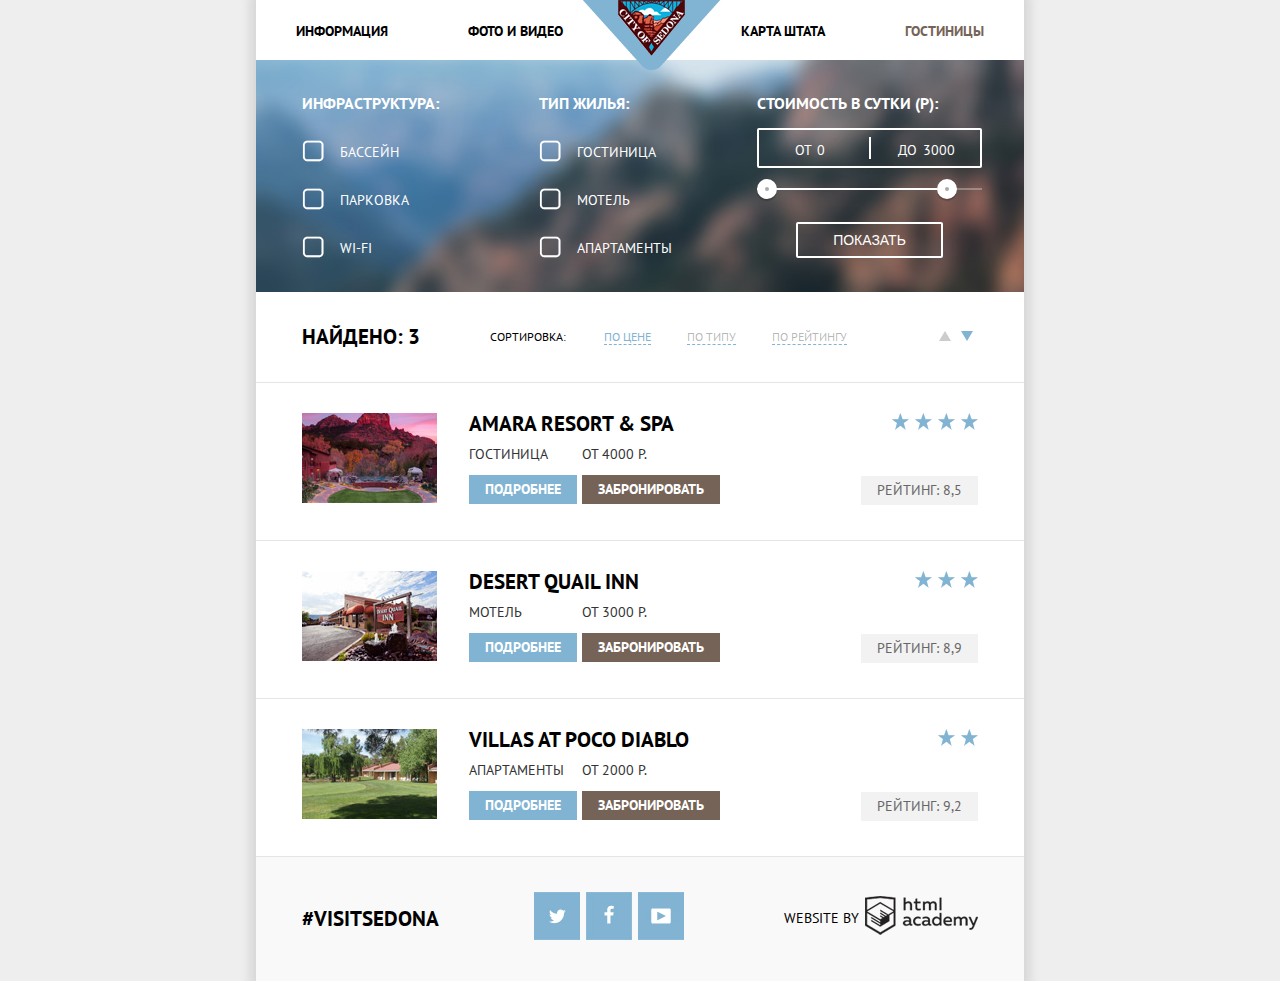
==== catalog.html @ c839818b "внесла правки" ====
<!DOCTYPE html>
<html>
<head>
  <meta charset="utf-8">
  <title> Sedona catalog</title>
  <link href="https://fonts.googleapis.com/css?family=PT+Sans:400,700&amp;subset=cyrillic" rel="stylesheet">
  <link href="css/normalize.css" rel="stylesheet">
  <link href="css/style.css" rel="stylesheet">
</head>

<body>

<div class="container-shadow">

  <header class="main-header">
    <div class="container">
      <nav class="main-navigation">
        <ul>
          <li>
            <a href="#">Информация</a>
          </li>
          <li>
            <a href="#">Фото и Видео</a>
          </li>
          <li class="logo">
             <a href=""><img src="img/logo.png" width="138" height="70" alt="Логотип"></a>
          </li>
          <li>
            <a href="#">Карта Штата</a>
          </li>
          <li>
            <a class="menu-hotels">Гостиницы</a>
          </li>
        </ul> 
      </nav>
    </div>
  </header>

  <main class="container">
    <div class="filter"> 

      <form class="form-search" action="#" method="post">

       <div class="column">
        <h2 class="filter-title">Инфраструктура:</h2>
        <div class="line-height">



          <input class="checkbox" type="checkbox" name="checkbox-item-1" id="item1">
          <label class="checkbox-text" for="item1">Бассейн</label>

        </div>

        <div class="line-height">
          <input class="checkbox" type="checkbox" name="checkbox-item-2" id="item2">
          <label class="checkbox-text" for="item2">Парковка</label>
        </div>

        <div class="line-height">
          <input class="checkbox" type="checkbox" name="checkbox-item-3" id="item3">
          <label class="checkbox-text" for="item3">Wi-fi</label>
        </div>
      </div> 

      <div class="column filter-type">
        <h2 class="filter-title">Тип жилья:</h2>
        <div class="line-height">


          <input class="checkbox" type="checkbox" name="checkbox-item-1" id="item4">
          <label class="checkbox-text" for="item4">Гостиница</label>
        </div>

        <div class="line-height">
          <input class="checkbox" type="checkbox" name="checkbox-item-2" id="item5">
          <label class="checkbox-text" for="item5">Мотель</label>
        </div>

        <div class="line-height">
          <input class="checkbox" type="checkbox" name="checkbox-item-3" id="item6">
          <label class="checkbox-text" for="item6">Апартаменты</label>
        </div>
      </div>

      <div class="column filter-range">

        <h2 class="filter-title">
          Стоимость в сутки (р):
        </h2>
        <div class="price-controls">
          <label class="min-price">
           от
           <input type="text" name="min-price" value="0">
         </label>
         <label class="max-price">
          до
          <input type="text" name="max-price" value="3000">
        </label>
      </div>

      <div class="range-controls">
        <div class="scale">
          <div class="bar">
          </div>
        </div>
        <div class="range-toggle range-toggle-min"></div>
        <div class="range-toggle range-toggle-max"></div>
      </div>

      <button class="btn-transparent" type="submit">Показать</button>

    </div>

  </form>
</div> 

<div class="search-result">
  <h4 class="search-3">Найдено: 3</h4>
  <div class="sort">
    <p class="sort-title">Сортировка:</p>
    <ul class="sort-list">
      <li>
        <a class="filter-active filter-static">По цене</a>        
      </li>
      <li>
        <a class="filter-static" href="#">По типу</a>
      </li>
      <li>
        <a class="filter-static" href="#">По рейтингу</a>
      </li>
    </ul>
  </div>


 

  <ul class="search-arrows">
  <li>
    <a class="arrow-up" href="#"></a> 
  </li>
    
    <li>
      <a class="arrow-down" href="#"></a>
    </li>
  </ul>
</div>

<div class="hotel-list">

  <div class="hotel">

    <div class="hotel-image">
      <img src="img/pic01.jpg" width="135" height="90" alt="Фото отеля 1">
    </div>


<div class="hotel-details">
   <h3 class="hotel-title">Amara Resort & Spa</h3>

  <div class="block0">
      <div class="block1">
        <div class="text">Гостиница</div>
        <a class="more" href="#">Подробнее</a>
      </div>

      <div class="block1">
        <div class="text">от 4000 р.</div>
        <a class="book" href="#">Забронировать</a>
      </div>
  </div>
</div>
    <div class="hotel-rating">
      <div class="stars">
        <div class="star"></div>
        <div class="star"></div>
        <div class="star"></div>
        <div class="star"></div>
      </div>
      
      <p class="rating">Рейтинг: 8,5</p>
    </div>
  </div>




  <div class="hotel">
    <div class="hotel-image">
      <img src="img/pic02.jpg" width="135" height="90" alt="Фото отеля 2">
    </div>
    <div class="hotel-details">
      <h3 class="hotel-title">Desert Quail Inn</h3>


      <div class="block0">
        <div class="block1">
          <div class="text">Мотель</div>
          <a class="more" href="#">Подробнее</a>
          </div>

        <div class="block1">
        <div class="text">от 3000 р.</div>
        <a class="book" href="#">Забронировать</a>
      </div>
      </div>
    </div>

    <div class="hotel-rating">
      <div class="stars">
        <div class="star"></div>
        <div class="star"></div>
        <div class="star"></div>
      </div>
      <p class="rating">Рейтинг: 8,9</p>
    </div>
  </div>

  <div class="hotel hotel-border">
    <div class="hotel-image">
      <img src="img/pic03.jpg" width="135" height="90" alt="Фото отеля 3">
    </div>
    <div class="hotel-details">
      <h3 class="hotel-title">Villas at Poco Diablo</h3>

    <div class="block0">
      <div class="block1">
         <div class="text">Апартаменты</div>
          <a class="more" href="#">Подробнее</a>
        </div>

        <div class="block1">
         <div class="text">от 2000 р.</div>
        <a class="book" href="#">Забронировать</a>
      </div>
    </div>
  </div>

    <div class="hotel-rating">
      <div class="stars">
       <div class="star"></div>
        <div class="star"></div>
      </div>
      <p class="rating">Рейтинг: 9,2</p>
    </div>

  </div>

</div>
</main>

<footer class="main-footer">
    <a class="visit" href="#">#visitsedona</a>
    <section class="footer-social">
     <a class="social-btn social-btn-t" href=""><img src="img/t.jpg" alt="Иконка twitter"></a>
      <a class="social-btn social-btn-fb" href=""><img src="img/f.jpg" alt="Иконка facebook"></a>
      <a class="social-btn social-btn-yout" href=""><img src="img/y.jpg" alt="Иконка youtube">
      </a>
    </section>

    <section class="footer-copyright">
      <p class="social-btn">website by</p>
      <a href="https://htmlacademy.ru">
        <img src="img/ha.png" alt="Логотип Академии">
      </a>

    </section>
  </footer>
  </div>

</body>

</html>
---- css/style.css ----
/*all header start*/
body {
	min-width: 960px;
	padding: 0;
	margin: 0;
	background-color: #eeeeee;

}	

body, input {
	font-family: "PT Sans", Arial, sans-serif;
	font-size: 14px;
	line-height: 21px;
	text-transform: uppercase;
	border: 0;
	color: black;
	font-weight: normal;
}

.main-header {
    min-height: 70px;
    margin-bottom: -18px;
}
.container-shadow {
	margin: 0 auto;
	background-color: rgba(0, 0, 0, 0.2); 
	width: 768px;
	box-shadow: 0px 0px 10px 6px rgba(0, 0, 0, 0.1);

}
.container {
    width: 768px;
    margin: 0px auto;
    background-color: #ffffff;
    
   
}
.main-navigation ul {
	display: flex;
	justify-content: space-around;
	margin: 0;
	padding: 0;
	list-style: none;
	font-size: 0;
}
.main-navigation li {
	display: inline-block;
	vertical-align: top;
	font-size: 14px;
	font-weight: bold;
    line-height: 26px;
    vertical-align: top;
}

.main-navigation a {
	display: block;
	padding: 18px 20px;
	color: #000000;
	text-decoration: none;
}

.logo {
		margin: 0 -40px;
}
.logo > a {
	display: initial;
	padding: 0;
}
.main-navigation a.menu-hotels {
	    color: #766357;
}
/*all header end*/




/*index page start*/
/*welcome block start*/

.welcome {
	height: 512px;
    background-image: url("../img/Layer-91.png"), 
                      url("../img/white-shape.png"), 
                      url("../img/white1.jpg");
    background-repeat: no-repeat, no-repeat, no-repeat;
    background-position: center, bottom, center;
    background-color: #81b3d2;
}
.welcome img {
	margin: 0 auto;
    display: block;
    top: 80px;
    position: relative;
}
/*welcome block end*/

/*reasons block start*/
.reasons-headline {
	text-align: center;
	margin-top: 60px;
	margin-bottom: 55px;
	line-height: 26px;
	

}
 .reasons-name {
	font-size: 21px;
}

.reasons-title {
	margin: 25px auto;
	width: 70%;

}

.reasons-item {	
	text-align: center;
	color: white;
	font-size: 14px;
}


.reasons-text {
	color: #333333;
	font-size: 14px;
}

.reasons-name-block {
   margin-top: 30px; 
}
    

.reasons-item-2 {
	text-align: center;
	color: black;

}

.flex-row {
	display: flex;
	flex-direction: row;
	align-items: stretch;
}

.flex-row.h256 {
	min-height: 256px;
	background-color: #81b3d2;
}

.flex-row.h330 {
	min-height: 320px;
}

.flex-row > div {
	display: flex;
	flex-direction: column;
	justify-content: center;
	align-items: center;
}

.column1 {
	min-height: 256px;
	width: 34%;
	background-color: #81b3d2;
	box-sizing: border-box;
    padding: 30px;
}
.reasons-block {
	width: 33%;
    padding: 40px;

}
.reasons-block-2 {
	width: 33%;
    padding: 30px 50px;
    background-color: #eeeeee;

}

.column2 {
	padding: 30px;
	background-color: #81b3d2;
} 

.pic2 {
	float: left;

}


/*reasons block end*/


/*form block start*/

.interested {
	display: flex;
    flex-direction: column;
	text-align: center;
	padding: 40px 0;
	padding-bottom: 130px;
	
}
.interested-title{
	font-size: 30px;
}


.search {
	text-align: center;
	width: 568px;
	margin: 0px auto;
	margin-top: -96px;
    margin-bottom: 96px;
}
.head-search {

	font-family: "PT Sans", Arial, sans-serif;
	font-size: 21px;
	line-height: 26px;
	text-transform: uppercase;
	font-weight: bold;


	width: 568px;
    background-color: #766357;
    padding: 35px 0;
    color: #ffffff;
    border: 0;
}
.head-search:hover {
	background-color: #604e43;
	cursor: pointer;
}
.head-search:active {
	color: rgba(255, 255, 255, 0.3);
	background-color: #503e33;	
}
.appointment-form {
	width: 460px;
	margin: 0 auto;
	padding: 55px;
	background-color: #ffffff;
	/*transform: translateY(10000px);
	transition: 0.5s;
*/}	
.map {
	display: flex;
	background: url("../img/map.jpg");
	height: 595px;
}
.visit {
	text-decoration: none;
	font-size: 21px;
	font-weight: bold;
	color: #000000;
}


}

.form-group {
	display: table;
	width: 100%;
}

.form-row {
	width: 114px;
	font-size: 14px;
	display: table-cell;
	position: relative;
	font-weight: bold;
	text-align: left;
}

.form-group input {
	width: 340px;
	font-size: 14px;
}

.col-2 {
	width: 50%;
	float: left;
}
.col-2 input {
	width: 18px;
    height: 18px;
    line-height: 0px;
}
.calendar {
	padding: 8px;
}

.input-icon {
	position: absolute;
	border: 0;
	width:21px;
	height: 22px;
	top: 11px;
	right: 18px;
	background-image: url(../img/calendar_icon.png);
	background-color: transparent;
}
.btn-find {
	padding: 18px;
	width: 100%;
	font-weight: bold;
	font-size: 21px;
	background-color: #81b3d2;
	color: white;

}
.form-row-child {
	padding-left: 50px;
}
.btn {
	border: 0;
	padding: 10px;
    margin: 2px;
    margin-bottom: 30px;
	background-color: #f2f2f2;
}
.btn-2 {
	border: 0;
    padding: 0;
    line-height: 0;
}
.btn-position-adults {
	margin-left: 21px;
	text-align: center;
}
.btn-position-child {
	margin-left: 18px;
	text-align: center;
}


 .btn-mines-adults {
 	position: absolute;
	border: 0;
	width:38px;
	height: 38px;
	top: 2px;
	right: 94px;
	background-image: url(../img/_.png);
	background-repeat: no-repeat; 
	background-position: center; 
	background-color: #f2f2f2;
 }
  .btn-plus-adults {
 	position: absolute;
	border: 0;
	width:38px;
	height: 38px;
	top: 2px;
	right: 18px;
	background-image: url(../img/+.png);
	background-repeat: no-repeat; 
	background-position: center; 
	background-color: #f2f2f2;
 }



  .btn-mines-child {
 	position: absolute;
	border: 0;
	width:38px;
	height: 38px;
	top: 2px;
	right: 76px;
	background-image: url(../img/_.png);
	background-repeat: no-repeat; 
	background-position: center; 
	background-color: #f2f2f2;
 }
 .btn-plus-child {
 	position: absolute;
	border: 0;
	width:38px;
	height: 38px;
	top: 2px;
	right: 0px;
	background-image: url(../img/+.png);
	background-repeat: no-repeat; 
	background-position: center; 
	background-color: #f2f2f2;
 }
/*form block end*/
/*index page end*/

/*catalop page start*/
 /*filter block start*/
.filter-title {
	font-size: 16px;
    line-height: 21px;
}

.filter {
	background: #81b3d2 url("../img/background2.jpg") no-repeat center top;
	color: #ffffff;
	display: flex;
	    background-size: cover;
}

.line-height {
	line-height: 48px;

}
.checkbox-text{
	cursor: pointer;
}
.checkbox {
	display: none;
}
.checkbox-text::before {
	content: "";
	width: 26px;
	height: 22px;
	display: inline-block;
	background-image: url(../img/empty.png);
	background-repeat: no-repeat;
	  position: relative;
    top: 5px;
    padding-left: 12px;
}

.checkbox:checked + .checkbox-text::before {
	background-image: url(../img/done.png);
}

.column {
	display: flex;
	flex-direction: column;
	padding-left: 46px;
    padding-bottom: 20px;
    padding-top: 20px
}
.filter-static {
	border-bottom: 1px dashed #81b3d2;
    text-decoration: none;
    color: rgba(0, 0, 0, 0.3);
}

.filter-active {
	color: #81b3d2;
}

.filter-type {
	padding-left: 100px;
}

.form-search {
	display: flex;    
	width: 768px;
}

.filter-range {
	width: 225px;
	color: #ffffff;
	text-transform: uppercase;
	padding-left: 85px;
}

.filter-range-title {
	margin-bottom: 9px;
	font-weight: bold;
	font-size: 16px;
	line-height: 21px;
}

.price-controls {
	position: relative;
	height: 36px;
	margin-bottom: 20px;
	border: 2px solid #ffffff;
	border-radius: 2px;
}

.price-controls::after {
	content: "";
	position: absolute;
	top: 50%;
	left: 50%;
	width: 2px;
	height: 22px;
	background: #ffffff;
	transform: translate(-50%, -50%);
}

.price-controls label {
	display: inline-block;
	font-size: 14px;
	line-height: 38px;
	vertical-align: top;
	cursor: pointer;
}

.price-controls .min-price,
.price-controls .max-price {
	width: 63px;
	padding-left: 36px;
}

.price-controls input {
	width: 32px;
	margin: 0;
	color: inherit;
	font: inherit;
	background: none;
	border: none;
	outline: none;
}

.range-controls {
	position: relative;
	margin-bottom: 32px; 
}

.range-controls .scale {
	height: 2px;
	background: rgba(255, 255, 255, 0.3);
}

.range-controls .bar {
	width: 80%;
	height: 2px;
	background: #ffffff;
}

.range-toggle {
	position: absolute;
	top: -9px;
	width: 4px;
	height: 4px;
	background: #ababab;
	border: 8px solid #ffffff; 
	border-radius: 50%;
	box-shadow: 0 2px 1px 0 rgba(0, 1, 1, 0.2);
	cursor: pointer;
}

.range-toggle:hover {
	background: #1c4f80;
}


.range-toggle-min{
	left: 0;
}

.range-toggle-max {
	left: 80%;
}
.btn-transparent {
	display: block;
	margin: 0 auto;
	padding: 6px 35px;
	
	font-size: 14px;
	line-height: 20px;
	color: #ffffff;
	text-transform: uppercase;
	
	background: transparent;
	border: 2px solid #ffffff;
	border-radius: 2px;
	outline: none;
	cursor: pointer;
}

.btn-transparent:hover {
	color: #000000;
	background: #ffffff;
}
/*filter block end*/


/*sort block start*/

.search-result {
	display: flex;
	align-items: center;
	margin: 0px 46px;
}

.sort-title {
	    margin-right: 20px;
}

.sort {
	display: flex;
	align-items: center;
	margin: 0 auto;
	    font-size: 12px;
    line-height: 18px;
}

.sort-list {
	display: flex;
	list-style: none;
	margin: 0;
	padding: 0;
}

.sort-list li {
	padding: 36px 18px;
}

.search-arrows {
	display: flex;
	list-style: none;
	margin: 0;
	padding: 0;
}

.search-arrows li {
	padding: 5px;
}

.search-3 {
	font-size: 21px;
	line-height: 26px;
}
.arrow-down {
	display: inline-block;
	text-indent: 100%;
	width: 0;
	height: 0;
	border: 8px solid #81b3d2;
	border-color: #81b3d2 transparent transparent;
	border-width: 10px 6px 0;
}
.arrow-up {
	display: inline-block;
	text-indent: 100%;
	width: 0;
	height: 0;
	border: 8px solid #cccccc;
	border-color: #cccccc transparent transparent;
	border-width: 10px 6px 0;
	transform: rotate(180deg);
}

/*sort block end*/


/*hotel block start*/
.block0 {
	display: flex;
	flex-direction: row;
}
.block1 {
	display: flex;
	flex-direction: column;
	        padding-right: 5px;
}
.text {
	padding-bottom: 10px;
	font-size: 14px;
	color: #333333;
}

.hotel-list {
	background-color: white;
}

.hotel-details {
    padding-bottom: 6px;
    padding-left: 30px;
    width: 280px;
    }
    

.hotel {
	display: flex;
	flex-direction: row;
	justify-content: space-between;
	border-top: 1px solid #e5e5e5;
	align-items: stretch;
    padding: 30px 46px;
}

.hotel-border {
	border-bottom: 1px solid #e5e5e5;
}

/*.hotel .details-text-row {
	display: flex;
	margin: 15px 0px;*/
	
}
/*.details-text-row {
	font-size: 14px;
	color: #333333;
*/
}



.details-text-price-3 {
	padding-left: 60px;
}

/*.details-text-price-2 {
	padding-left: 15px;
}*/

.hotel-rating {
	    padding-left: 110px;
	    display: flex;
	    justify-content: space-between;
	    flex-direction: column;
}
.stars {
	display: flex;
	    justify-content: flex-end;
}
.star {
	background-image: url("../img/2stars.png");
	background-repeat: no-repeat;
	background-position: right;
	text-align: right;
	position: relative;
	width: 17px;
    height: 17px;
    margin-left: 6px
}

.hotel-title {
	font-size: 21px;
	margin-bottom: 10px;
	margin-top: 0;
}

.more, 
.book {
padding: 4px 16px;
text-decoration: none;
color: #ffffff;
font-weight: bold;
}

.more {
	font-size: 14px;
	background-color: #81b3d2;
}

.book {
	font-size: 14px;
	background-color: #766357;
}

.rating {
	color: #666666;
	font-size: 14px;
	background-color: #f2f2f2;
    padding: 4px 16px; 
    margin-bottom: 5px;
}

/*hotel block end*/
/*catalog page end*/



/*all footer block start*/

.main-footer {
	display: flex;
	justify-content: space-between;
	align-items: center;
	width: 768px;
    margin: 0px auto;
    background-color: rgba(255, 255, 255, 0.9);
    padding: 0 46px;
    box-sizing: border-box
	
}

.footer-index {
	display: flex;
	justify-content: space-between;
	align-items: center;
	width: 768px;
    margin: -120px auto;
    background-color: rgba(255, 255, 255, 0.9);
    padding: 0 46px;
    box-sizing: border-box
	
}
.footer-copyright {
	display: flex;
    flex-direction: row;
    align-items: center;
}

.footer-social {
	display: flex;
	margin: 35px;
}
.social-btn {
	    margin-right: 6px;
}
 /*.social-btn-t {
 	background: url("../img/t.jpg");
 }

 .social-btn-fb {
 	background: url("../img/f.jpg");
 }

 .social-btn-yout {
 	background: url("../img/y.jpg");
*/
 }
/*all footer block end*/
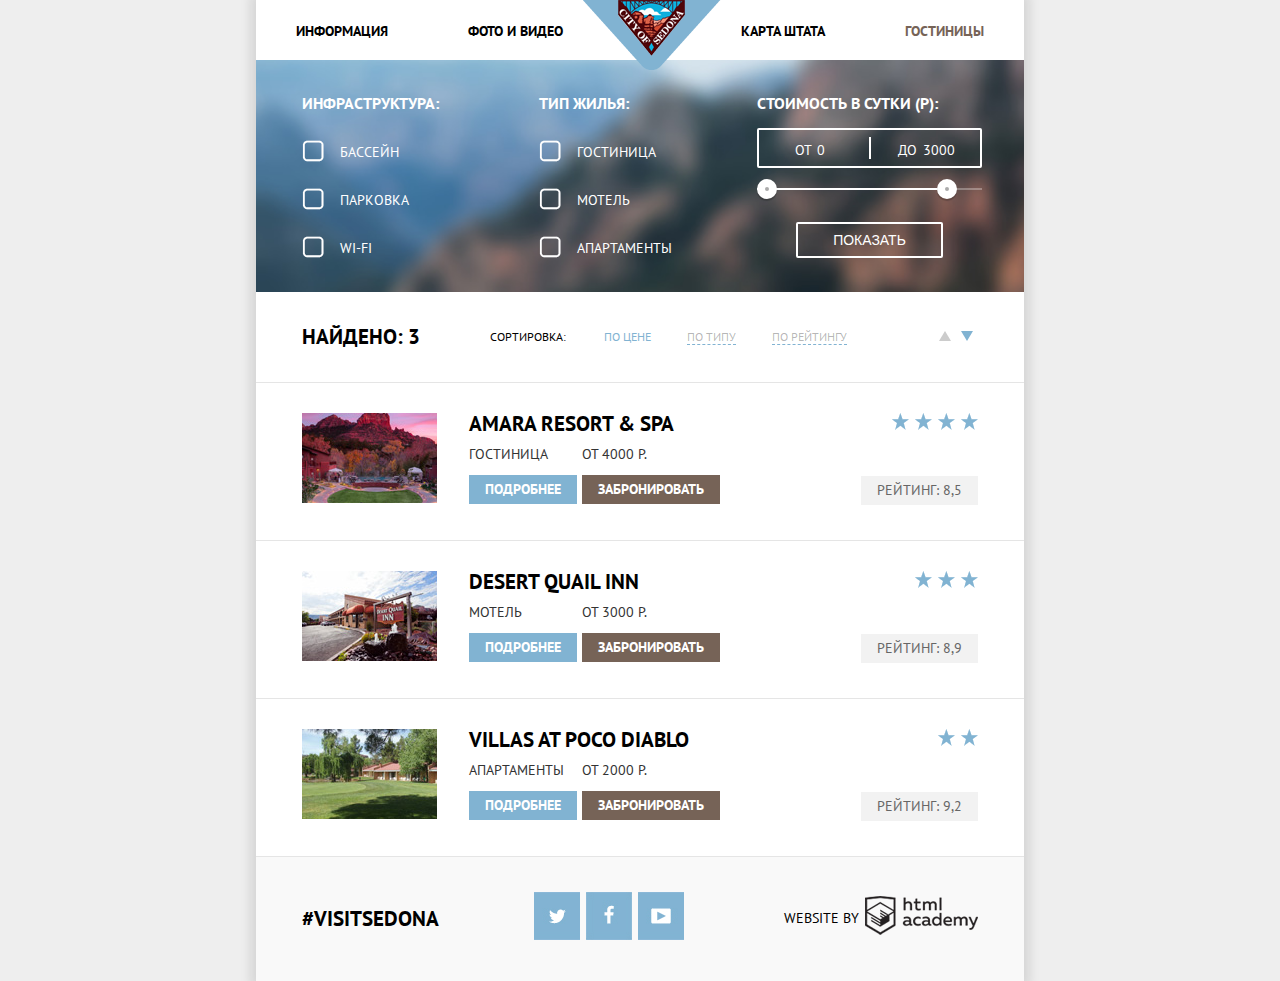
==== commit 4e5be97b: "добавила часть линков" ====
--- a/catalog.html
+++ b/catalog.html
@@ -17,19 +17,19 @@
       <nav class="main-navigation">
         <ul>
           <li>
-            <a href="#">Информация</a>
-          </li>
-          <li>
-            <a href="#">Фото и Видео</a>
+            <a class="condition" href="#">Информация</a>
+          </li>
+          <li>
+            <a class="condition" href="#">Фото и Видео</a>
           </li>
           <li class="logo">
              <a href=""><img src="img/logo.png" width="138" height="70" alt="Логотип"></a>
           </li>
           <li>
-            <a href="#">Карта Штата</a>
-          </li>
-          <li>
-            <a class="menu-hotels">Гостиницы</a>
+            <a class="condition" href="#">Карта Штата</a>
+          </li>
+          <li>
+            <a class="menu-hotels condition">Гостиницы</a>
           </li>
         </ul> 
       </nav>
@@ -121,7 +121,7 @@
     <p class="sort-title">Сортировка:</p>
     <ul class="sort-list">
       <li>
-        <a class="filter-active filter-static">По цене</a>        
+        <a class="filter-active filter-static" href="#">По цене</a>        
       </li>
       <li>
         <a class="filter-static" href="#">По типу</a>
--- a/css/style.css
+++ b/css/style.css
@@ -68,6 +68,12 @@
 }
 .main-navigation a.menu-hotels {
 	    color: #766357;
+}
+.condition:hover {
+	color: #81b3d2;
+}
+.condition:active {
+	color: rgba(0, 0, 0, 0.3);
 }
 /*all header end*/
 
@@ -326,7 +332,7 @@
     line-height: 0;
 }
 .btn-position-adults {
-	margin-left: 21px;
+	margin-left: 20px;
 	text-align: center;
 }
 .btn-position-child {
@@ -441,9 +447,18 @@
     text-decoration: none;
     color: rgba(0, 0, 0, 0.3);
 }
+.filter-static:hover {
+	color: #81b3d2;
+}
+.filter-static:active {
+	color: #000000;
+	border-bottom: none;
+}
 
 .filter-active {
 	color: #81b3d2;
+	border-bottom: none;
+
 }
 
 .filter-type {
@@ -685,26 +700,9 @@
 	border-bottom: 1px solid #e5e5e5;
 }
 
-/*.hotel .details-text-row {
-	display: flex;
-	margin: 15px 0px;*/
-	
-}
-/*.details-text-row {
-	font-size: 14px;
-	color: #333333;
-*/
-}
-
-
-
 .details-text-price-3 {
 	padding-left: 60px;
 }
-
-/*.details-text-price-2 {
-	padding-left: 15px;
-}*/
 
 .hotel-rating {
 	    padding-left: 110px;
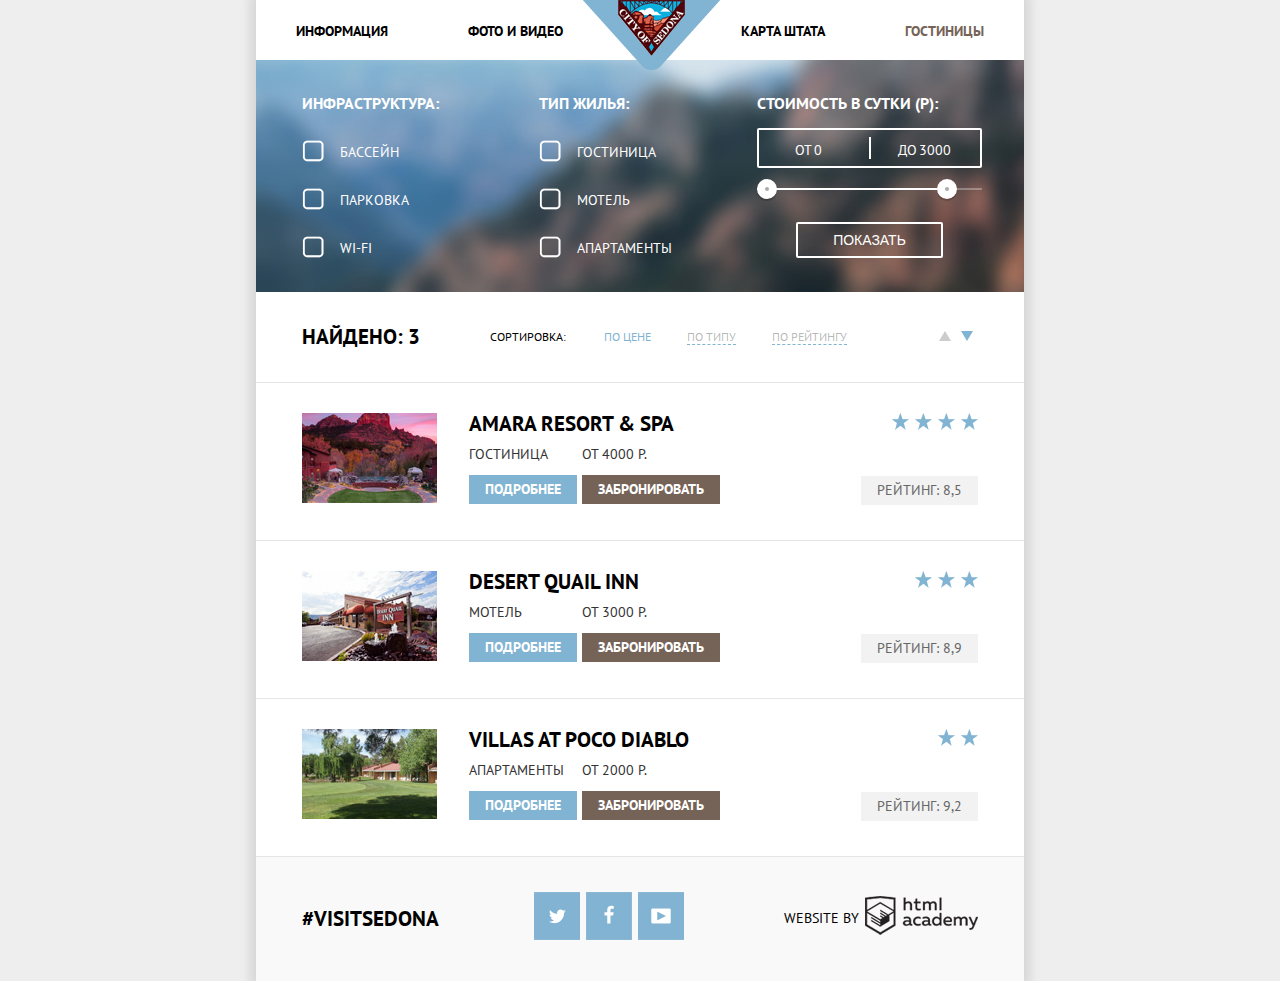
==== commit edec796b: "дополнительные правки" ====
--- a/catalog.html
+++ b/catalog.html
@@ -10,22 +10,22 @@
 
 <body>
 
-<div class="container-shadow">
-
-  <header class="main-header">
-    <div class="container">
-      <nav class="main-navigation">
-        <ul>
-          <li>
-            <a class="condition" href="#">Информация</a>
-          </li>
-          <li>
-            <a class="condition" href="#">Фото и Видео</a>
-          </li>
-          <li class="logo">
-             <a href=""><img src="img/logo.png" width="138" height="70" alt="Логотип"></a>
-          </li>
-          <li>
+  <div class="container-shadow">
+
+    <header class="main-header">
+      <div class="container">
+        <nav class="main-navigation">
+          <ul>
+            <li>
+              <a class="condition" href="#">Информация</a>
+            </li>
+            <li>
+              <a class="condition" href="#">Фото и Видео</a>
+            </li>
+            <li class="logo">
+             <a href="index.html"><img src="img/logo.png" width="138" height="70" alt="Логотип"></a>
+           </li>
+           <li>
             <a class="condition" href="#">Карта Штата</a>
           </li>
           <li>
@@ -38,235 +38,190 @@
 
   <main class="container">
     <div class="filter"> 
-
       <form class="form-search" action="#" method="post">
-
-       <div class="column">
-        <h2 class="filter-title">Инфраструктура:</h2>
-        <div class="line-height">
-
-
-
-          <input class="checkbox" type="checkbox" name="checkbox-item-1" id="item1">
-          <label class="checkbox-text" for="item1">Бассейн</label>
-
-        </div>
-
-        <div class="line-height">
-          <input class="checkbox" type="checkbox" name="checkbox-item-2" id="item2">
-          <label class="checkbox-text" for="item2">Парковка</label>
-        </div>
-
-        <div class="line-height">
-          <input class="checkbox" type="checkbox" name="checkbox-item-3" id="item3">
-          <label class="checkbox-text" for="item3">Wi-fi</label>
-        </div>
-      </div> 
-
-      <div class="column filter-type">
-        <h2 class="filter-title">Тип жилья:</h2>
-        <div class="line-height">
-
-
-          <input class="checkbox" type="checkbox" name="checkbox-item-1" id="item4">
-          <label class="checkbox-text" for="item4">Гостиница</label>
-        </div>
-
-        <div class="line-height">
-          <input class="checkbox" type="checkbox" name="checkbox-item-2" id="item5">
-          <label class="checkbox-text" for="item5">Мотель</label>
-        </div>
-
-        <div class="line-height">
-          <input class="checkbox" type="checkbox" name="checkbox-item-3" id="item6">
-          <label class="checkbox-text" for="item6">Апартаменты</label>
-        </div>
-      </div>
-
-      <div class="column filter-range">
-
-        <h2 class="filter-title">
-          Стоимость в сутки (р):
-        </h2>
-        <div class="price-controls">
-          <label class="min-price">
-           от
-           <input type="text" name="min-price" value="0">
-         </label>
-         <label class="max-price">
-          до
-          <input type="text" name="max-price" value="3000">
-        </label>
-      </div>
-
-      <div class="range-controls">
-        <div class="scale">
-          <div class="bar">
-          </div>
-        </div>
-        <div class="range-toggle range-toggle-min"></div>
-        <div class="range-toggle range-toggle-max"></div>
-      </div>
-
-      <button class="btn-transparent" type="submit">Показать</button>
-
-    </div>
-
-  </form>
-</div> 
-
-<div class="search-result">
-  <h4 class="search-3">Найдено: 3</h4>
-  <div class="sort">
-    <p class="sort-title">Сортировка:</p>
-    <ul class="sort-list">
-      <li>
-        <a class="filter-active filter-static" href="#">По цене</a>        
-      </li>
-      <li>
-        <a class="filter-static" href="#">По типу</a>
-      </li>
-      <li>
-        <a class="filter-static" href="#">По рейтингу</a>
-      </li>
-    </ul>
-  </div>
-
-
- 
-
-  <ul class="search-arrows">
-  <li>
-    <a class="arrow-up" href="#"></a> 
-  </li>
-    
-    <li>
-      <a class="arrow-down" href="#"></a>
-    </li>
-  </ul>
-</div>
-
-<div class="hotel-list">
-
-  <div class="hotel">
-
-    <div class="hotel-image">
-      <img src="img/pic01.jpg" width="135" height="90" alt="Фото отеля 1">
-    </div>
-
-
-<div class="hotel-details">
-   <h3 class="hotel-title">Amara Resort & Spa</h3>
-
-  <div class="block0">
-      <div class="block1">
-        <div class="text">Гостиница</div>
-        <a class="more" href="#">Подробнее</a>
-      </div>
-
-      <div class="block1">
-        <div class="text">от 4000 р.</div>
-        <a class="book" href="#">Забронировать</a>
-      </div>
-  </div>
-</div>
-    <div class="hotel-rating">
-      <div class="stars">
-        <div class="star"></div>
-        <div class="star"></div>
-        <div class="star"></div>
-        <div class="star"></div>
-      </div>
-      
-      <p class="rating">Рейтинг: 8,5</p>
-    </div>
-  </div>
-
-
-
-
-  <div class="hotel">
-    <div class="hotel-image">
-      <img src="img/pic02.jpg" width="135" height="90" alt="Фото отеля 2">
-    </div>
-    <div class="hotel-details">
-      <h3 class="hotel-title">Desert Quail Inn</h3>
-
-
-      <div class="block0">
-        <div class="block1">
-          <div class="text">Мотель</div>
-          <a class="more" href="#">Подробнее</a>
-          </div>
-
-        <div class="block1">
-        <div class="text">от 3000 р.</div>
-        <a class="book" href="#">Забронировать</a>
-      </div>
-      </div>
-    </div>
-
-    <div class="hotel-rating">
-      <div class="stars">
-        <div class="star"></div>
-        <div class="star"></div>
-        <div class="star"></div>
-      </div>
-      <p class="rating">Рейтинг: 8,9</p>
-    </div>
-  </div>
-
-  <div class="hotel hotel-border">
-    <div class="hotel-image">
-      <img src="img/pic03.jpg" width="135" height="90" alt="Фото отеля 3">
-    </div>
-    <div class="hotel-details">
-      <h3 class="hotel-title">Villas at Poco Diablo</h3>
-
-    <div class="block0">
-      <div class="block1">
-         <div class="text">Апартаменты</div>
-          <a class="more" href="#">Подробнее</a>
-        </div>
-
-        <div class="block1">
-         <div class="text">от 2000 р.</div>
-        <a class="book" href="#">Забронировать</a>
-      </div>
-    </div>
-  </div>
-
-    <div class="hotel-rating">
+        <div class="column">
+          <h2 class="filter-title">Инфраструктура:</h2>
+          <div class="line-height">
+            <input class="checkbox" type="checkbox" name="checkbox-item-1" id="item1">
+            <label class="checkbox-text" for="item1">Бассейн</label>
+          </div>
+          <div class="line-height">
+            <input class="checkbox" type="checkbox" name="checkbox-item-2" id="item2">
+            <label class="checkbox-text" for="item2">Парковка</label>
+          </div>
+          <div class="line-height">
+            <input class="checkbox" type="checkbox" name="checkbox-item-3" id="item3">
+            <label class="checkbox-text" for="item3">Wi-fi</label>
+          </div>
+        </div> 
+
+        <div class="column filter-type">
+          <h2 class="filter-title">Тип жилья:</h2>
+          <div class="line-height">
+            <input class="checkbox" type="checkbox" name="checkbox-item-1" id="item4">
+            <label class="checkbox-text" for="item4">Гостиница</label>
+          </div>
+
+          <div class="line-height">
+            <input class="checkbox" type="checkbox" name="checkbox-item-2" id="item5">
+            <label class="checkbox-text" for="item5">Мотель</label>
+          </div>
+
+          <div class="line-height">
+            <input class="checkbox" type="checkbox" name="checkbox-item-3" id="item6">
+            <label class="checkbox-text" for="item6">Апартаменты</label>
+          </div>
+        </div>
+
+        <div class="column filter-range">
+          <h2 class="filter-title">
+            Стоимость в сутки (р):
+          </h2>
+          <div class="price-controls">
+            <label class="min-price">от<input type="text" name="min-price" value="0"></label>
+            <label class="max-price">до<input type="text" name="max-price" value="3000"></label>
+          </div>
+
+          <div class="range-controls">
+            <div class="scale">
+              <div class="bar"></div>
+            </div>
+            <div class="range-toggle range-toggle-min"></div>
+            <div class="range-toggle range-toggle-max"></div>
+          </div>
+          <button class="btn-transparent" type="submit">Показать</button>
+        </div>
+      </form>
+    </div> 
+
+    <div class="search-result">
+      <h4 class="search-3">Найдено: 3</h4>
+      <div class="sort">
+        <p class="sort-title">Сортировка:</p>
+        <ul class="sort-list">
+          <li>
+            <a class="filter-active filter-static" href="#">По цене</a>        
+          </li>
+          <li>
+            <a class="filter-static" href="#">По типу</a>
+          </li>
+          <li>
+            <a class="filter-static" href="#">По рейтингу</a>
+          </li>
+        </ul>
+      </div>
+
+
+
+
+      <ul class="search-arrows">
+        <li><a class="arrow-up" href="#"></a></li> 
+        <li><a class="arrow-down"></a></li>
+      </ul>
+    </div>
+    <div class="hotel-list">
+      <div class="hotel">
+        <div class="hotel-image">
+          <img src="img/pic01.jpg" width="135" height="90" alt="Фото отеля 1">
+        </div>
+        <div class="hotel-details">
+         <h3 class="hotel-title">Amara Resort & Spa</h3>
+         <div class="block0">
+          <div class="block1">
+            <div class="text">Гостиница</div>
+            <a class="more" href="#">Подробнее</a>
+          </div>
+          <div class="block1">
+            <div class="text">от 4000 р.</div>
+            <a class="book" href="#">Забронировать</a>
+          </div>
+        </div>
+      </div>
+      <div class="hotel-rating">
+        <div class="stars">
+          <div class="star"></div>
+          <div class="star"></div>
+          <div class="star"></div>
+          <div class="star"></div>
+        </div>
+        <p class="rating">Рейтинг: 8,5</p>
+      </div>
+    </div>
+
+
+
+
+    <div class="hotel">
+      <div class="hotel-image">
+        <img src="img/pic02.jpg" width="135" height="90" alt="Фото отеля 2">
+      </div>
+      <div class="hotel-details">
+        <h3 class="hotel-title">Desert Quail Inn</h3>
+        <div class="block0">
+          <div class="block1">
+            <div class="text">Мотель</div>
+            <a class="more" href="#">Подробнее</a>
+          </div>
+          <div class="block1">
+            <div class="text">от 3000 р.</div>
+            <a class="book" href="#">Забронировать</a>
+          </div>
+        </div>
+      </div>
+      <div class="hotel-rating">
+        <div class="stars">
+          <div class="star"></div>
+          <div class="star"></div>
+          <div class="star"></div>
+        </div>
+        <p class="rating">Рейтинг: 8,9</p>
+      </div>
+    </div>
+
+    <div class="hotel hotel-border">
+      <div class="hotel-image">
+        <img src="img/pic03.jpg" width="135" height="90" alt="Фото отеля 3">
+      </div>
+      <div class="hotel-details">
+        <h3 class="hotel-title">Villas at Poco Diablo</h3>
+        <div class="block0">
+          <div class="block1">
+           <div class="text">Апартаменты</div>
+           <a class="more" href="#">Подробнее</a>
+         </div>
+         <div class="block1">
+           <div class="text">от 2000 р.</div>
+           <a class="book" href="#">Забронировать</a>
+         </div>
+       </div>
+     </div>
+     <div class="hotel-rating">
       <div class="stars">
        <div class="star"></div>
-        <div class="star"></div>
-      </div>
-      <p class="rating">Рейтинг: 9,2</p>
-    </div>
-
-  </div>
-
+       <div class="star"></div>
+     </div>
+     <p class="rating">Рейтинг: 9,2</p>
+   </div>
+ </div>
 </div>
 </main>
 
 <footer class="main-footer">
-    <a class="visit" href="#">#visitsedona</a>
-    <section class="footer-social">
-     <a class="social-btn social-btn-t" href=""><img src="img/t.jpg" alt="Иконка twitter"></a>
-      <a class="social-btn social-btn-fb" href=""><img src="img/f.jpg" alt="Иконка facebook"></a>
-      <a class="social-btn social-btn-yout" href=""><img src="img/y.jpg" alt="Иконка youtube">
-      </a>
-    </section>
-
-    <section class="footer-copyright">
-      <p class="social-btn">website by</p>
-      <a href="https://htmlacademy.ru">
-        <img src="img/ha.png" alt="Логотип Академии">
-      </a>
-
-    </section>
-  </footer>
-  </div>
+ <a class="visit" href="#">#visitsedona</a>
+ <section class="footer-social">
+  <a class="social-btn social-btn-t" href=""><img src="img/t.jpg" width="46" height="48" alt="Иконка twitter"></a>
+  <a class="social-btn social-btn-fb" href=""><img src="img/f.jpg" width="46" height="48" alt="Иконка facebook"></a>
+  <a class="social-btn social-btn-yout" href=""><img src="img/y.jpg" width="46" height="48" alt="Иконка youtube">
+  </a>
+</section>
+<section class="footer-copyright">
+  <p class="social-btn">website by</p>
+  <a href="https://htmlacademy.ru">
+    <img src="img/ha.png" width="113" height="39" alt="Логотип Академии">
+  </a>
+</section>
+</footer>
+</div>
 
 </body>
 
--- a/css/style.css
+++ b/css/style.css
@@ -4,7 +4,6 @@
 	padding: 0;
 	margin: 0;
 	background-color: #eeeeee;
-
 }	
 
 body, input {
@@ -18,23 +17,23 @@
 }
 
 .main-header {
-    min-height: 70px;
-    margin-bottom: -18px;
-}
+	min-height: 70px;
+	margin-bottom: -18px;
+}
+
 .container-shadow {
 	margin: 0 auto;
 	background-color: rgba(0, 0, 0, 0.2); 
 	width: 768px;
 	box-shadow: 0px 0px 10px 6px rgba(0, 0, 0, 0.1);
-
-}
+}
+
 .container {
-    width: 768px;
-    margin: 0px auto;
-    background-color: #ffffff;
-    
-   
-}
+	width: 768px;
+	margin: 0px auto;
+	background-color: #ffffff;
+}
+
 .main-navigation ul {
 	display: flex;
 	justify-content: space-around;
@@ -43,13 +42,14 @@
 	list-style: none;
 	font-size: 0;
 }
+
 .main-navigation li {
 	display: inline-block;
 	vertical-align: top;
 	font-size: 14px;
 	font-weight: bold;
-    line-height: 26px;
-    vertical-align: top;
+	line-height: 26px;
+	vertical-align: top;
 }
 
 .main-navigation a {
@@ -60,21 +60,34 @@
 }
 
 .logo {
-		margin: 0 -40px;
-}
+	margin: 0 -40px;
+}
+
 .logo > a {
 	display: initial;
 	padding: 0;
 }
+
 .main-navigation a.menu-hotels {
-	    color: #766357;
-}
+	color: #766357;
+}
+
 .condition:hover {
 	color: #81b3d2;
 }
+
 .condition:active {
 	color: rgba(0, 0, 0, 0.3);
 }
+
+.input-icon,
+.btn-2,
+.btn-find,
+.hotel-title,
+.more,
+.main-navigation {
+	cursor: pointer;
+}
 /*all header end*/
 
 
@@ -85,18 +98,18 @@
 
 .welcome {
 	height: 512px;
-    background-image: url("../img/Layer-91.png"), 
-                      url("../img/white-shape.png"), 
-                      url("../img/white1.jpg");
-    background-repeat: no-repeat, no-repeat, no-repeat;
-    background-position: center, bottom, center;
-    background-color: #81b3d2;
+	background-image: url("../img/Layer-91.png"), 
+	url("../img/white-shape.png"), 
+	url("../img/white1.jpg");
+	background-repeat: no-repeat, no-repeat, no-repeat;
+	background-position: center, bottom, center;
+	background-color: #81b3d2;
 }
 .welcome img {
 	margin: 0 auto;
-    display: block;
-    top: 80px;
-    position: relative;
+	display: block;
+	top: 80px;
+	position: relative;
 }
 /*welcome block end*/
 
@@ -109,7 +122,7 @@
 	
 
 }
- .reasons-name {
+.reasons-name {
 	font-size: 21px;
 }
 
@@ -132,9 +145,9 @@
 }
 
 .reasons-name-block {
-   margin-top: 30px; 
-}
-    
+	margin-top: 30px; 
+}
+
 
 .reasons-item-2 {
 	text-align: center;
@@ -169,17 +182,17 @@
 	width: 34%;
 	background-color: #81b3d2;
 	box-sizing: border-box;
-    padding: 30px;
+	padding: 30px;
 }
 .reasons-block {
 	width: 33%;
-    padding: 40px;
+	padding: 40px;
 
 }
 .reasons-block-2 {
 	width: 33%;
-    padding: 30px 50px;
-    background-color: #eeeeee;
+	padding: 30px 50px;
+	background-color: #eeeeee;
 
 }
 
@@ -201,7 +214,7 @@
 
 .interested {
 	display: flex;
-    flex-direction: column;
+	flex-direction: column;
 	text-align: center;
 	padding: 40px 0;
 	padding-bottom: 130px;
@@ -217,7 +230,7 @@
 	width: 568px;
 	margin: 0px auto;
 	margin-top: -96px;
-    margin-bottom: 96px;
+	margin-bottom: 96px;
 }
 .head-search {
 
@@ -229,10 +242,10 @@
 
 
 	width: 568px;
-    background-color: #766357;
-    padding: 35px 0;
-    color: #ffffff;
-    border: 0;
+	background-color: #766357;
+	padding: 35px 0;
+	color: #ffffff;
+	border: 0;
 }
 .head-search:hover {
 	background-color: #604e43;
@@ -263,8 +276,6 @@
 }
 
 
-}
-
 .form-group {
 	display: table;
 	width: 100%;
@@ -290,8 +301,8 @@
 }
 .col-2 input {
 	width: 18px;
-    height: 18px;
-    line-height: 0px;
+	height: 18px;
+	line-height: 0px;
 }
 .calendar {
 	padding: 8px;
@@ -307,6 +318,14 @@
 	background-image: url(../img/calendar_icon.png);
 	background-color: transparent;
 }
+.input-icon:hover {
+	background-image: url(../img/calendar_icon_hover.png);
+}
+
+.input-icon:active {
+	background-image: url(../img/calendar_icon_active.png);
+}
+
 .btn-find {
 	padding: 18px;
 	width: 100%;
@@ -316,20 +335,31 @@
 	color: white;
 
 }
+.btn-find:hover {
+	background-color: #669ec0;
+}
+.btn-find:active {
+	background-color: #5496bd;
+	color: rgba(255, 255, 255, 0.3);
+
+}
 .form-row-child {
 	padding-left: 50px;
 }
 .btn {
 	border: 0;
 	padding: 10px;
-    margin: 2px;
-    margin-bottom: 30px;
+	margin: 2px;
+	margin-bottom: 30px;
 	background-color: #f2f2f2;
+}
+.btn:hover {
+	background-color: #ebebeb;
 }
 .btn-2 {
 	border: 0;
-    padding: 0;
-    line-height: 0;
+	padding: 0;
+	line-height: 0;
 }
 .btn-position-adults {
 	margin-left: 20px;
@@ -341,47 +371,47 @@
 }
 
 
- .btn-mines-adults {
- 	position: absolute;
+.btn-mines-adults {
+	position: absolute;
 	border: 0;
 	width:38px;
 	height: 38px;
 	top: 2px;
 	right: 94px;
-	background-image: url(../img/_.png);
+	background-image: url(../img/mines.png);
 	background-repeat: no-repeat; 
 	background-position: center; 
 	background-color: #f2f2f2;
- }
-  .btn-plus-adults {
- 	position: absolute;
+}
+.btn-plus-adults {
+	position: absolute;
 	border: 0;
 	width:38px;
 	height: 38px;
 	top: 2px;
-	right: 18px;
+	right: 20px;
 	background-image: url(../img/+.png);
 	background-repeat: no-repeat; 
 	background-position: center; 
 	background-color: #f2f2f2;
- }
-
-
-
-  .btn-mines-child {
- 	position: absolute;
+}
+
+
+
+.btn-mines-child {
+	position: absolute;
 	border: 0;
 	width:38px;
 	height: 38px;
 	top: 2px;
 	right: 76px;
-	background-image: url(../img/_.png);
+	background-image: url(../img/mines.png);
 	background-repeat: no-repeat; 
 	background-position: center; 
 	background-color: #f2f2f2;
- }
- .btn-plus-child {
- 	position: absolute;
+}
+.btn-plus-child {
+	position: absolute;
 	border: 0;
 	width:38px;
 	height: 38px;
@@ -391,22 +421,25 @@
 	background-repeat: no-repeat; 
 	background-position: center; 
 	background-color: #f2f2f2;
- }
+}
+
+
+
 /*form block end*/
 /*index page end*/
 
 /*catalop page start*/
- /*filter block start*/
+/*filter block start*/
 .filter-title {
 	font-size: 16px;
-    line-height: 21px;
+	line-height: 21px;
 }
 
 .filter {
 	background: #81b3d2 url("../img/background2.jpg") no-repeat center top;
 	color: #ffffff;
 	display: flex;
-	    background-size: cover;
+	background-size: cover;
 }
 
 .line-height {
@@ -426,9 +459,9 @@
 	display: inline-block;
 	background-image: url(../img/empty.png);
 	background-repeat: no-repeat;
-	  position: relative;
-    top: 5px;
-    padding-left: 12px;
+	position: relative;
+	top: 5px;
+	padding-left: 12px;
 }
 
 .checkbox:checked + .checkbox-text::before {
@@ -439,13 +472,13 @@
 	display: flex;
 	flex-direction: column;
 	padding-left: 46px;
-    padding-bottom: 20px;
-    padding-top: 20px
+	padding-bottom: 20px;
+	padding-top: 20px
 }
 .filter-static {
 	border-bottom: 1px dashed #81b3d2;
-    text-decoration: none;
-    color: rgba(0, 0, 0, 0.3);
+	text-decoration: none;
+	color: rgba(0, 0, 0, 0.3);
 }
 .filter-static:hover {
 	color: #81b3d2;
@@ -600,15 +633,15 @@
 }
 
 .sort-title {
-	    margin-right: 20px;
+	margin-right: 20px;
 }
 
 .sort {
 	display: flex;
 	align-items: center;
 	margin: 0 auto;
-	    font-size: 12px;
-    line-height: 18px;
+	font-size: 12px;
+	line-height: 18px;
 }
 
 .sort-list {
@@ -656,6 +689,14 @@
 	border-width: 10px 6px 0;
 	transform: rotate(180deg);
 }
+.arrow-up:hover,
+.arrow-down:hover {
+	border-color: #000000 transparent transparent;
+}
+.arrow-up:active,
+.arrow-down:active {
+	border-color: #81b3d2 transparent transparent;
+}
 
 /*sort block end*/
 
@@ -668,7 +709,7 @@
 .block1 {
 	display: flex;
 	flex-direction: column;
-	        padding-right: 5px;
+	padding-right: 5px;
 }
 .text {
 	padding-bottom: 10px;
@@ -681,11 +722,11 @@
 }
 
 .hotel-details {
-    padding-bottom: 6px;
-    padding-left: 30px;
-    width: 280px;
-    }
-    
+	padding-bottom: 6px;
+	padding-left: 30px;
+	width: 280px;
+}
+
 
 .hotel {
 	display: flex;
@@ -693,7 +734,7 @@
 	justify-content: space-between;
 	border-top: 1px solid #e5e5e5;
 	align-items: stretch;
-    padding: 30px 46px;
+	padding: 30px 46px;
 }
 
 .hotel-border {
@@ -705,14 +746,14 @@
 }
 
 .hotel-rating {
-	    padding-left: 110px;
-	    display: flex;
-	    justify-content: space-between;
-	    flex-direction: column;
+	padding-left: 110px;
+	display: flex;
+	justify-content: space-between;
+	flex-direction: column;
 }
 .stars {
 	display: flex;
-	    justify-content: flex-end;
+	justify-content: flex-end;
 }
 .star {
 	background-image: url("../img/2stars.png");
@@ -721,8 +762,8 @@
 	text-align: right;
 	position: relative;
 	width: 17px;
-    height: 17px;
-    margin-left: 6px
+	height: 17px;
+	margin-left: 6px
 }
 
 .hotel-title {
@@ -730,31 +771,51 @@
 	margin-bottom: 10px;
 	margin-top: 0;
 }
+.hotel-title:hover {
+	color: #81b3d2;
+}
+.hotel-title:active {
+	color: rgba(0, 0, 0, 0.3);
+}
 
 .more, 
 .book {
-padding: 4px 16px;
-text-decoration: none;
-color: #ffffff;
-font-weight: bold;
+	padding: 4px 16px;
+	text-decoration: none;
+	color: #ffffff;
+	font-weight: bold;
 }
 
 .more {
 	font-size: 14px;
 	background-color: #81b3d2;
 }
+.more:hover {
+	background-color: #669ec0;
+}
+.more:active {
+	background-color: #5496bd;
+	color: rgba(255, 255, 255, 0.3);
+}
 
 .book {
 	font-size: 14px;
 	background-color: #766357;
+}
+.book:hover {
+	background-color: #604e43;
+}
+.book:active {
+	background-color: #503e33;
+	color: rgba(255, 255, 255, 0.3);
 }
 
 .rating {
 	color: #666666;
 	font-size: 14px;
 	background-color: #f2f2f2;
-    padding: 4px 16px; 
-    margin-bottom: 5px;
+	padding: 4px 16px; 
+	margin-bottom: 5px;
 }
 
 /*hotel block end*/
@@ -769,10 +830,10 @@
 	justify-content: space-between;
 	align-items: center;
 	width: 768px;
-    margin: 0px auto;
-    background-color: rgba(255, 255, 255, 0.9);
-    padding: 0 46px;
-    box-sizing: border-box
+	margin: 0px auto;
+	background-color: rgba(255, 255, 255, 0.9);
+	padding: 0 46px;
+	box-sizing: border-box
 	
 }
 
@@ -781,16 +842,16 @@
 	justify-content: space-between;
 	align-items: center;
 	width: 768px;
-    margin: -120px auto;
-    background-color: rgba(255, 255, 255, 0.9);
-    padding: 0 46px;
-    box-sizing: border-box
+	margin: -120px auto;
+	background-color: rgba(255, 255, 255, 0.9);
+	padding: 0 46px;
+	box-sizing: border-box
 	
 }
 .footer-copyright {
 	display: flex;
-    flex-direction: row;
-    align-items: center;
+	flex-direction: row;
+	align-items: center;
 }
 
 .footer-social {
@@ -798,20 +859,10 @@
 	margin: 35px;
 }
 .social-btn {
-	    margin-right: 6px;
-}
- /*.social-btn-t {
- 	background: url("../img/t.jpg");
- }
-
- .social-btn-fb {
- 	background: url("../img/f.jpg");
- }
-
- .social-btn-yout {
- 	background: url("../img/y.jpg");
-*/
- }
+	margin-right: 6px;
+}
+
+
 /*all footer block end*/
 
 
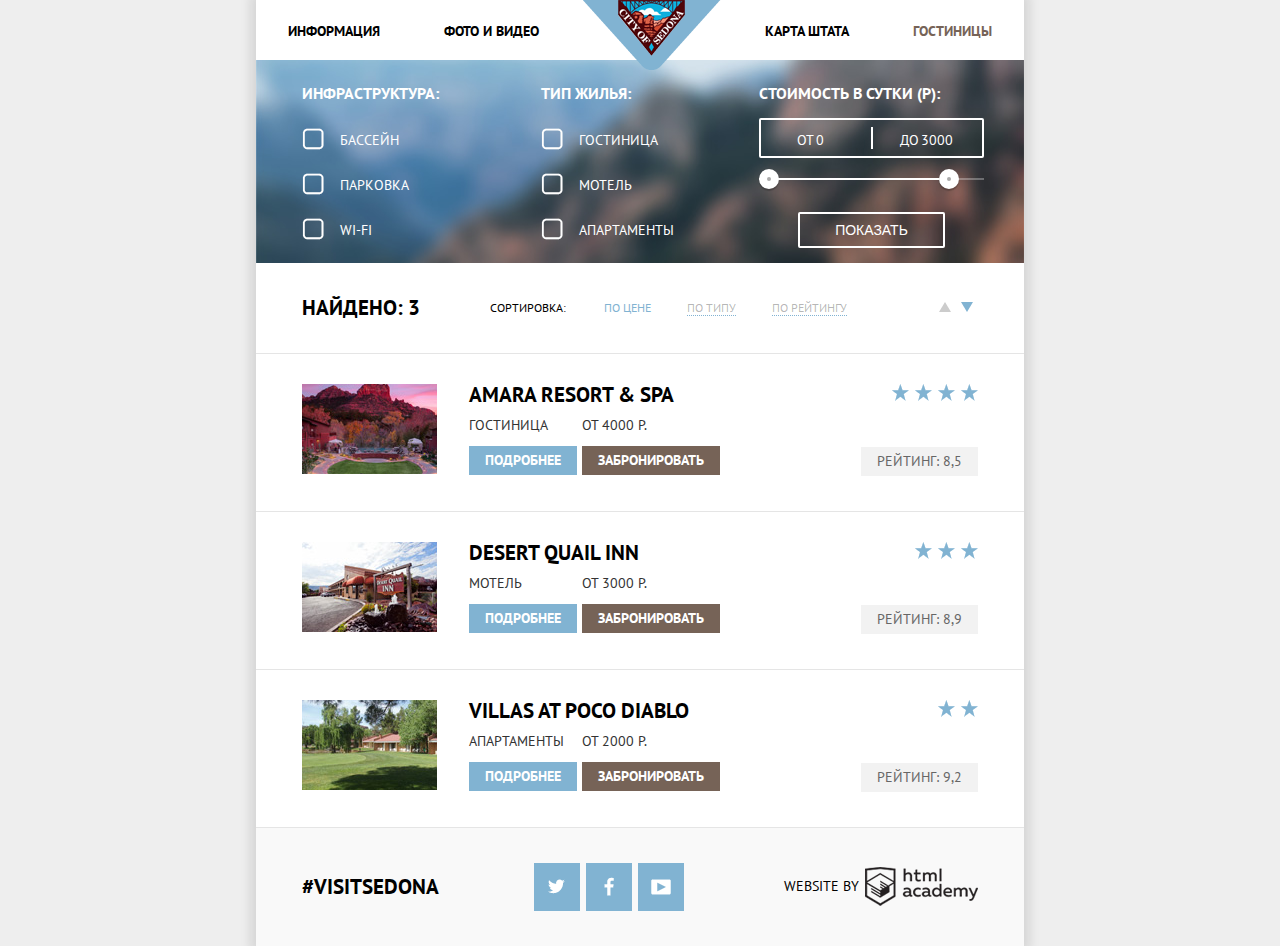
==== commit dde62c1e: "правки опять" ====
--- a/catalog.html
+++ b/catalog.html
@@ -9,9 +9,7 @@
 </head>
 
 <body>
-
   <div class="container-shadow">
-
     <header class="main-header">
       <div class="container">
         <nav class="main-navigation">
@@ -207,19 +205,16 @@
 </main>
 
 <footer class="main-footer">
- <a class="visit" href="#">#visitsedona</a>
- <section class="footer-social">
-  <a class="social-btn social-btn-t" href=""><img src="img/t.jpg" width="46" height="48" alt="Иконка twitter"></a>
-  <a class="social-btn social-btn-fb" href=""><img src="img/f.jpg" width="46" height="48" alt="Иконка facebook"></a>
-  <a class="social-btn social-btn-yout" href=""><img src="img/y.jpg" width="46" height="48" alt="Иконка youtube">
-  </a>
-</section>
-<section class="footer-copyright">
-  <p class="social-btn">website by</p>
-  <a href="https://htmlacademy.ru">
-    <img src="img/ha.png" width="113" height="39" alt="Логотип Академии">
-  </a>
-</section>
+  <a class="visit" href="#">#visitsedona</a>
+        <section class="footer-social">
+          <a class="social-btn social-btn-t" href=""></a>
+          <a class="social-btn social-btn-fb" href=""></a>
+          <a class="social-btn social-btn-y" href=""></a>
+        </section>
+        <section class="footer-copyright">
+          <p class="social-btn">website by</p>
+          <a class="social-btn-ha" href="https://htmlacademy.ru"></a>
+        </section>
 </footer>
 </div>
 
--- a/css/style.css
+++ b/css/style.css
@@ -15,6 +15,9 @@
 	color: black;
 	font-weight: normal;
 }
+.block-left {
+
+}
 
 .main-header {
 	min-height: 70px;
@@ -34,39 +37,64 @@
 	background-color: #ffffff;
 }
 
+.main-navigation {
+	display: flex;
+    justify-content: space-around;
+    align-items: center;
+}
+
+.logo {
+
+}
+
 .main-navigation ul {
 	display: flex;
-	justify-content: space-around;
-	margin: 0;
-	padding: 0;
-	list-style: none;
-	font-size: 0;
+    justify-content: space-around;
+    margin: 0;
+    padding: 0;
+    list-style: none;
+    font-size: 0;
+    width: 100%;
 }
 
 .main-navigation li {
-	display: inline-block;
-	vertical-align: top;
+	/*display: inline-block;
+	vertical-align: top;*/
 	font-size: 14px;
 	font-weight: bold;
 	line-height: 26px;
 	vertical-align: top;
 }
 
-.main-navigation a {
-	display: block;
+.condition {
+/*	display: block;
+*/	display: flex;
 	padding: 18px 20px;
 	color: #000000;
 	text-decoration: none;
 }
 
-.logo {
+.menu-left {
+	display: flex;
+}
+.menu-right {
+	display: flex;
+}
+
+
+
+/*.logo {
 	margin: 0 -40px;
 }
 
 .logo > a {
 	display: initial;
 	padding: 0;
-}
+}*/
+
+
+
+
 
 .main-navigation a.menu-hotels {
 	color: #766357;
@@ -348,14 +376,23 @@
 }
 .btn {
 	border: 0;
-	padding: 10px;
+	padding: 8px;
 	margin: 2px;
 	margin-bottom: 30px;
 	background-color: #f2f2f2;
+	border: 2px solid #f2f2f2;
+
 }
 .btn:hover {
 	background-color: #ebebeb;
-}
+	border: 2px solid #ebebeb;
+}
+
+.btn:focus {
+	background-color: #ffffff;
+	border: 2px solid #e5e5e5;
+}
+
 .btn-2 {
 	border: 0;
 	padding: 0;
@@ -397,7 +434,6 @@
 }
 
 
-
 .btn-mines-child {
 	position: absolute;
 	border: 0;
@@ -423,7 +459,25 @@
 	background-color: #f2f2f2;
 }
 
-
+.btn-mines-child:hover,
+.btn-mines-adults:hover {
+    background-image: url(../img/mines-hover.png); 
+}
+
+.btn-plus-child:hover,
+.btn-plus-adults:hover {
+    background-image: url(../img/+hover.png); 
+}
+
+.btn-mines-child:active,
+.btn-mines-adults:active {
+    background-image: url(../img/mines-active.png); 
+}
+
+.btn-plus-child:active,
+.btn-plus-adults:active {
+    background-image: url(../img/+active.png); 
+}
 
 /*form block end*/
 /*index page end*/
@@ -443,7 +497,7 @@
 }
 
 .line-height {
-	line-height: 48px;
+	line-height: 45px;
 
 }
 .checkbox-text{
@@ -472,11 +526,11 @@
 	display: flex;
 	flex-direction: column;
 	padding-left: 46px;
-	padding-bottom: 20px;
-	padding-top: 20px
+	padding-bottom: 10px;
+	padding-top: 10px
 }
 .filter-static {
-	border-bottom: 1px dashed #81b3d2;
+	border-bottom: 1px dotted #81b3d2;
 	text-decoration: none;
 	color: rgba(0, 0, 0, 0.3);
 }
@@ -495,7 +549,7 @@
 }
 
 .filter-type {
-	padding-left: 100px;
+	padding-left: 102px;
 }
 
 .form-search {
@@ -862,6 +916,61 @@
 	margin-right: 6px;
 }
 
+.social-btn-t {
+	background-image: url("../img/t.png");
+	background-color: #81b3d2;
+	background-position: center;
+	background-repeat: no-repeat;
+	width: 46px;
+	height: 48px;
+}
+.social-btn-fb {
+	background-image: url("../img/f.png");
+	background-color: #81b3d2;
+	background-position: center;
+	background-repeat: no-repeat;
+	width: 46px;
+	height: 48px;
+}
+.social-btn-y {
+	background-image: url("../img/y.png");
+	background-color: #81b3d2;
+	background-position: center;
+	background-repeat: no-repeat;
+	width: 46px;
+	height: 48px;
+}
+
+
+.social-btn-t:hover,
+.social-btn-fb:hover,
+.social-btn-y:hover {
+	background-color: #669ec0;
+}
+
+.social-btn-t:active,
+.social-btn-fb:active,
+.social-btn-y:active {
+	background-color: #5496bd;
+	background-image: rgba(0, 0, 0, 0.3);
+
+}
+.social-btn-ha {
+	background-image: url("../img/ha.png");
+	background-position: center;
+	background-repeat: no-repeat;
+	width: 113px;
+	height: 39px;
+}
+.social-btn-ha:hover {
+	background-image: url("../img/ha-hover.png");
+}
+
+.social-btn-ha:active {
+	background-image: url("../img/ha_active.png");
+}
+
+
 
 /*all footer block end*/
 
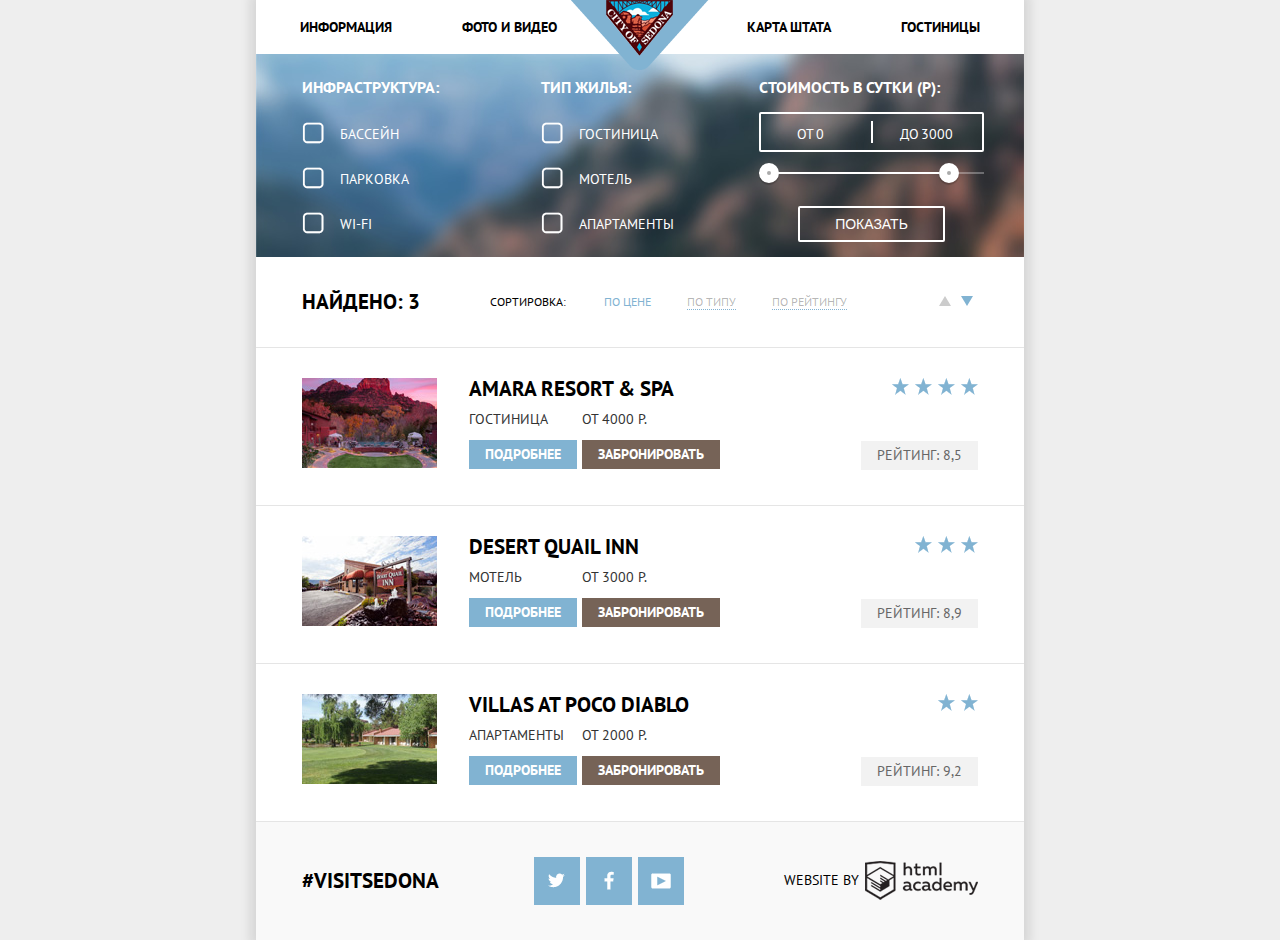
==== commit d921bec9: "внесла правки, добавила js" ====
--- a/catalog.html
+++ b/catalog.html
@@ -5,30 +5,35 @@
   <title> Sedona catalog</title>
   <link href="https://fonts.googleapis.com/css?family=PT+Sans:400,700&amp;subset=cyrillic" rel="stylesheet">
   <link href="css/normalize.css" rel="stylesheet">
-  <link href="css/style.css" rel="stylesheet">
+  <link href="css/style.min.css" rel="stylesheet">
 </head>
 
 <body>
   <div class="container-shadow">
     <header class="main-header">
       <div class="container">
-        <nav class="main-navigation">
-          <ul>
-            <li>
-              <a class="condition" href="#">Информация</a>
-            </li>
-            <li>
-              <a class="condition" href="#">Фото и Видео</a>
-            </li>
-            <li class="logo">
-             <a href="index.html"><img src="img/logo.png" width="138" height="70" alt="Логотип"></a>
-           </li>
-           <li>
+        <div class="logo">
+         <a href="index.html"><img src="img/logo.png" width="138" height="70" alt="Логотип"></a>
+       </div>
+
+       <nav class="main-navigation">
+
+        <ul>
+
+          <li>
+            <a class="condition" href="#">Информация</a>
+          </li>
+          <li>
+            <a class="condition" href="#">Фото и Видео</a>
+          </li>
+
+          <li>
             <a class="condition" href="#">Карта Штата</a>
           </li>
           <li>
-            <a class="menu-hotels condition">Гостиницы</a>
-          </li>
+            <a class="condition" href="catalog.html">Гостиницы</a>
+          </li>
+
         </ul> 
       </nav>
     </div>
@@ -206,15 +211,15 @@
 
 <footer class="main-footer">
   <a class="visit" href="#">#visitsedona</a>
-        <section class="footer-social">
-          <a class="social-btn social-btn-t" href=""></a>
-          <a class="social-btn social-btn-fb" href=""></a>
-          <a class="social-btn social-btn-y" href=""></a>
-        </section>
-        <section class="footer-copyright">
-          <p class="social-btn">website by</p>
-          <a class="social-btn-ha" href="https://htmlacademy.ru"></a>
-        </section>
+  <section class="footer-social">
+    <a class="social-btn social-btn-t" href=""></a>
+    <a class="social-btn social-btn-fb" href=""></a>
+    <a class="social-btn social-btn-y" href=""></a>
+  </section>
+  <section class="footer-copyright">
+    <p class="social-btn">website by</p>
+    <a class="social-btn-ha" href="https://htmlacademy.ru"></a>
+  </section>
 </footer>
 </div>
 
--- a/css/style.min.css
+++ b/css/style.min.css
@@ -0,0 +1 @@
+body{min-width:960px;padding:0;margin:0;background-color:#eee}body,input{font-family:PT Sans,Arial,sans-serif;font-size:14px;line-height:21px;text-transform:uppercase;border:0;color:black;font-weight:400}.main-header{min-height:70px;margin-bottom:-16px}.container-shadow{margin:0 auto;background-color:rgba(0,0,0,.2);width:768px;box-shadow:0 0 10px 6px rgba(0,0,0,.1)}.container{width:768px;margin:0 auto;background-color:#fff}.main-navigation{display:-webkit-box;display:-ms-flexbox;display:flex;-ms-flex-pack:distribute;justify-content:space-around;-webkit-box-align:center;-ms-flex-align:center;align-items:center}.logo{position:absolute;left:calc(50% - 69px)}.main-navigation ul{display:-webkit-box;display:-ms-flexbox;display:flex;-webkit-box-pack:justify;-ms-flex-pack:justify;justify-content:space-between;margin:0;padding:0 22px;list-style:none;font-size:0;width:100%}.main-navigation li{display:-webkit-box;display:-ms-flexbox;display:flex;width:auto;padding:14px 22px;font-size:14px;font-weight:700;line-height:26px;vertical-align:top}.main-navigation li:nth-of-type(2){margin-right:60px}.main-navigation li:nth-of-type(3){margin-left:60px}.condition{color:#000;text-decoration:none}.menu-left{display:-webkit-box;display:-ms-flexbox;display:flex;width:100%}.menu-right{display:-webkit-box;display:-ms-flexbox;display:flex}.main-navigation a.menu-hotels{color:#766357}.condition:hover{color:#81b3d2}.condition:active{color:rgba(0,0,0,.3)}.input-icon,.btn-2,.btn-find,.hotel-title,.more,.main-navigation{cursor:pointer}.welcome{height:512px;background-image:url(../img/Layer-91.png),url(../img/white-shape.png),url(../img/white1.jpg);background-repeat:no-repeat,no-repeat,no-repeat;background-position:center,bottom,center;background-color:#81b3d2}.welcome img{margin:0 auto;display:block;top:80px;position:relative}.reasons-headline{text-align:center;margin-top:60px;margin-bottom:56px;line-height:26px}.reasons-name{font-size:21px}.reasons-title{margin:20px auto;width:70%}.reasons-item{text-align:center;color:white;font-size:14px}.reasons-text{color:#333;font-size:14px}.reasons-name-block{margin-top:20px;margin-bottom:8px}.reasons-item-2{text-align:center;color:black}.flex-row{display:-webkit-box;display:-ms-flexbox;display:flex;-webkit-box-orient:horizontal;-webkit-box-direction:normal;-ms-flex-direction:row;flex-direction:row;-webkit-box-align:stretch;-ms-flex-align:stretch;align-items:stretch}.flex-row.h256{min-height:256px;background-color:#81b3d2}.flex-row.h330{min-height:330px}.flex-row>div{display:-webkit-box;display:-ms-flexbox;display:flex;-webkit-box-orient:vertical;-webkit-box-direction:normal;-ms-flex-direction:column;flex-direction:column;-webkit-box-pack:center;-ms-flex-pack:center;justify-content:center;-webkit-box-align:center;-ms-flex-align:center;align-items:center}.column1{min-height:256px;width:34%;background-color:#81b3d2;box-sizing:border-box;padding:30px;padding-top:20px}.reasons-block{width:33%;padding:40px;padding-top:30px}.reasons-block-2{width:33%;padding:30px 50px;padding-bottom:34px;background-color:#eee}.column2{padding:30px;background-color:#81b3d2}.pic2{float:left}.interested{display:-webkit-box;display:-ms-flexbox;display:flex;-webkit-box-orient:vertical;-webkit-box-direction:normal;-ms-flex-direction:column;flex-direction:column;text-align:center;padding:40px 0;padding-bottom:118px}.interested-title{font-size:30px}.search{position:relative;text-align:center;width:568px;margin:0 auto;margin-top:-96px;margin-bottom:96px;overflow:hidden;z-index:2}.head-search{font-family:PT Sans,Arial,sans-serif;font-size:21px;line-height:26px;text-transform:uppercase;font-weight:700;width:568px;background-color:#766357;padding:35px 0;color:#fff;border:0;z-index:2}.head-search:hover{background-color:#604e43;cursor:pointer}.head-search:active{color:rgba(255,255,255,.3);background-color:#503e33}.appointment-form{width:460px;margin:0 auto;padding:55px;background-color:#fff;-webkit-transition:-webkit-transform .5s ease-in-out;transition:-webkit-transform .5s ease-in-out;transition:transform .5s ease-in-out;transition:transform .5s ease-in-out,-webkit-transform .5s ease-in-out}.appointment-form.hidden{-webkit-transform:translateY(-1000px);transform:translateY(-1000px)}.map{display:-webkit-box;display:-ms-flexbox;display:flex;position:relative;background:url(../img/map.jpg);height:585px}.google-map{position:absolute;width:100%;height:100%;z-index:1;left:0}.visit{text-decoration:none;font-size:21px;font-weight:700;color:#000}.form-group{display:table;width:100%}.form-row{width:114px;font-size:14px;display:table-cell;position:relative;font-weight:700;text-align:left}.form-group input{width:340px;font-size:14px}.col-2{width:50%;float:left}.col-2 input{width:18px;height:18px;line-height:0}.calendar{padding:8px}.input-icon{position:absolute;border:0;width:21px;height:22px;top:11px;right:18px;background-image:url(../img/calendar_icon.png);background-color:transparent}.input-icon:hover{background-image:url(../img/calendar_icon_hover.png)}.input-icon:active{background-image:url(../img/calendar_icon_active.png)}.btn-find{padding:18px;width:100%;font-weight:700;font-size:21px;background-color:#81b3d2;color:white}.btn-find:hover{background-color:#669ec0}.btn-find:active{background-color:#5496bd;color:rgba(255,255,255,.3)}.form-row-child{padding-left:50px}.btn{border:0;padding:8px;margin:2px;margin-bottom:30px;background-color:#f2f2f2;border:2px solid #f2f2f2}.btn:hover{background-color:#ebebeb;border:2px solid #ebebeb}.btn:focus{background-color:#fff;border:2px solid #e5e5e5}.btn-2{border:0;padding:0;line-height:0}.btn-position-adults{margin-left:20px;text-align:center}.btn-position-child{margin-left:18px;text-align:center}.btn-mines-adults{position:absolute;border:0;width:38px;height:38px;top:2px;right:94px;background-image:url(../img/mines.png);background-repeat:no-repeat;background-position:center;background-color:#f2f2f2}.btn-plus-adults{position:absolute;border:0;width:38px;height:38px;top:2px;right:20px;background-image:url(../img/+.png);background-repeat:no-repeat;background-position:center;background-color:#f2f2f2}.btn-mines-child{position:absolute;border:0;width:38px;height:38px;top:2px;right:76px;background-image:url(../img/mines.png);background-repeat:no-repeat;background-position:center;background-color:#f2f2f2}.btn-plus-child{position:absolute;border:0;width:38px;height:38px;top:2px;right:0;background-image:url(../img/+.png);background-repeat:no-repeat;background-position:center;background-color:#f2f2f2}.btn-mines-child:hover,.btn-mines-adults:hover{background-image:url(../img/mines-hover.png)}.btn-plus-child:hover,.btn-plus-adults:hover{background-image:url(../img/+hover.png)}.btn-mines-child:active,.btn-mines-adults:active{background-image:url(../img/mines-active.png)}.btn-plus-child:active,.btn-plus-adults:active{background-image:url(../img/+active.png)}.filter-title{font-size:16px;line-height:21px}.filter{background:#81b3d2 url(../img/background2.jpg) no-repeat center top;color:#fff;display:-webkit-box;display:-ms-flexbox;display:flex;background-size:cover}.line-height{line-height:45px}.checkbox-text{cursor:pointer}.checkbox{display:none}.checkbox-text:before{content:"";width:26px;height:22px;display:inline-block;background-image:url(../img/empty.png);background-repeat:no-repeat;position:relative;top:5px;padding-left:12px;vertical-align:center}.checkbox:checked+.checkbox-text:before{background-image:url(../img/done.png)}.column{display:-webkit-box;display:-ms-flexbox;display:flex;-webkit-box-orient:vertical;-webkit-box-direction:normal;-ms-flex-direction:column;flex-direction:column;padding-left:46px;padding-bottom:10px;padding-top:10px}.filter-static{border-bottom:1px dotted #81b3d2;text-decoration:none;color:rgba(0,0,0,.3)}.filter-static:hover{color:#81b3d2}.filter-static:active{color:#000;border-bottom:none}.filter-active{color:#81b3d2;border-bottom:none}.filter-type{padding-left:102px}.form-search{display:-webkit-box;display:-ms-flexbox;display:flex;width:768px}.filter-range{width:225px;color:#fff;text-transform:uppercase;padding-left:85px}.filter-range-title{margin-bottom:9px;font-weight:700;font-size:16px;line-height:21px}.price-controls{position:relative;height:36px;margin-bottom:20px;border:2px solid #fff;border-radius:2px}.price-controls:after{content:"";position:absolute;top:50%;left:50%;width:2px;height:22px;background:#fff;-webkit-transform:translate(-50%,-50%);transform:translate(-50%,-50%)}.price-controls label{display:inline-block;font-size:14px;line-height:38px;vertical-align:top;cursor:pointer;vertical-align:center}.price-controls .min-price,.price-controls .max-price{width:63px;padding-left:36px}.price-controls input{width:32px;margin:0;color:inherit;font:inherit;background:none;border:none;outline:none}.range-controls{position:relative;margin-bottom:32px}.range-controls .scale{height:2px;background:rgba(255,255,255,.3)}.range-controls .bar{width:80%;height:2px;background:#fff}.range-toggle{position:absolute;top:-9px;width:4px;height:4px;background:#ababab;border:8px solid #fff;border-radius:50%;box-shadow:0 2px 1px 0 rgba(0,1,1,.2);cursor:pointer}.range-toggle:hover{background:#1c4f80}.range-toggle-min{left:0}.range-toggle-max{left:80%}.btn-transparent{display:block;margin:0 auto;padding:6px 35px;font-size:14px;line-height:20px;color:#fff;text-transform:uppercase;background:transparent;border:2px solid #fff;border-radius:2px;outline:none;cursor:pointer}.btn-transparent:hover{color:#000;background:#fff}.search-result{display:-webkit-box;display:-ms-flexbox;display:flex;-webkit-box-align:center;-ms-flex-align:center;align-items:center;margin:0 46px}.sort-title{margin-right:20px}.sort{display:-webkit-box;display:-ms-flexbox;display:flex;-webkit-box-align:center;-ms-flex-align:center;align-items:center;margin:0 auto;font-size:12px;line-height:18px}.sort-list{display:-webkit-box;display:-ms-flexbox;display:flex;list-style:none;margin:0;padding:0}.sort-list li{padding:36px 18px}.search-arrows{display:-webkit-box;display:-ms-flexbox;display:flex;list-style:none;margin:0;padding:0}.search-arrows li{padding:5px}.search-3{font-size:21px;line-height:26px}.arrow-down{display:inline-block;text-indent:100%;width:0;height:0;border:8px solid #81b3d2;border-color:#81b3d2 transparent transparent;border-width:10px 6px 0;vertical-align:center}.arrow-up{display:inline-block;text-indent:100%;width:0;height:0;border:8px solid #ccc;border-color:#ccc transparent transparent;border-width:10px 6px 0;-webkit-transform:rotate(180deg);transform:rotate(180deg);vertical-align:center}.arrow-up:hover,.arrow-down:hover{border-color:#000 transparent transparent}.arrow-up:active,.arrow-down:active{border-color:#81b3d2 transparent transparent}.block0{display:-webkit-box;display:-ms-flexbox;display:flex;-webkit-box-orient:horizontal;-webkit-box-direction:normal;-ms-flex-direction:row;flex-direction:row}.block1{display:-webkit-box;display:-ms-flexbox;display:flex;-webkit-box-orient:vertical;-webkit-box-direction:normal;-ms-flex-direction:column;flex-direction:column;padding-right:5px}.text{padding-bottom:10px;font-size:14px;color:#333}.hotel-list{background-color:white}.hotel-details{padding-bottom:6px;padding-left:30px;width:280px}.hotel{display:-webkit-box;display:-ms-flexbox;display:flex;-webkit-box-orient:horizontal;-webkit-box-direction:normal;-ms-flex-direction:row;flex-direction:row;-webkit-box-pack:justify;-ms-flex-pack:justify;justify-content:space-between;border-top:1px solid #e5e5e5;-webkit-box-align:stretch;-ms-flex-align:stretch;align-items:stretch;padding:30px 46px}.hotel-border{border-bottom:1px solid #e5e5e5}.details-text-price-3{padding-left:60px}.hotel-rating{padding-left:110px;display:-webkit-box;display:-ms-flexbox;display:flex;-webkit-box-pack:justify;-ms-flex-pack:justify;justify-content:space-between;-webkit-box-orient:vertical;-webkit-box-direction:normal;-ms-flex-direction:column;flex-direction:column}.stars{display:-webkit-box;display:-ms-flexbox;display:flex;-webkit-box-pack:end;-ms-flex-pack:end;justify-content:flex-end}.star{background-image:url(../img/2stars.png);background-repeat:no-repeat;background-position:right;text-align:right;position:relative;width:17px;height:17px;margin-left:6px}.hotel-title{font-size:21px;margin-bottom:10px;margin-top:0}.hotel-title:hover{color:#81b3d2}.hotel-title:active{color:rgba(0,0,0,.3)}.more,.book{padding:4px 16px;text-decoration:none;color:#fff;font-weight:700}.more{font-size:14px;background-color:#81b3d2}.more:hover{background-color:#669ec0}.more:active{background-color:#5496bd;color:rgba(255,255,255,.3)}.book{font-size:14px;background-color:#766357}.book:hover{background-color:#604e43}.book:active{background-color:#503e33;color:rgba(255,255,255,.3)}.rating{color:#666;font-size:14px;background-color:#f2f2f2;padding:4px 16px;margin-bottom:5px}.main-footer{display:-webkit-box;display:-ms-flexbox;display:flex;-webkit-box-pack:justify;-ms-flex-pack:justify;justify-content:space-between;-webkit-box-align:center;-ms-flex-align:center;align-items:center;width:768px;margin:0 auto;background-color:rgba(255,255,255,.9);padding:0 46px;box-sizing:border-box}.footer-index{display:-webkit-box;display:-ms-flexbox;display:flex;position:relative;-webkit-box-pack:justify;-ms-flex-pack:justify;justify-content:space-between;-webkit-box-align:center;-ms-flex-align:center;align-items:center;width:768px;margin:-118px auto;background-color:rgba(255,255,255,.9);padding:0 46px;box-sizing:border-box;z-index:5}.footer-copyright{display:-webkit-box;display:-ms-flexbox;display:flex;-webkit-box-orient:horizontal;-webkit-box-direction:normal;-ms-flex-direction:row;flex-direction:row;-webkit-box-align:center;-ms-flex-align:center;align-items:center}.footer-social{display:-webkit-box;display:-ms-flexbox;display:flex;margin:35px}.social-btn{margin-right:6px}.social-btn-t{background-image:url(../img/t.png);background-color:#81b3d2;background-position:center;background-repeat:no-repeat;width:46px;height:48px}.social-btn-fb{background-image:url(../img/f.png);background-color:#81b3d2;background-position:center;background-repeat:no-repeat;width:46px;height:48px}.social-btn-y{background-image:url(../img/y.png);background-color:#81b3d2;background-position:center;background-repeat:no-repeat;width:46px;height:48px}.social-btn-t:hover,.social-btn-fb:hover,.social-btn-y:hover{background-color:#669ec0}.social-btn-t:active,.social-btn-fb:active,.social-btn-y:active{background-color:#5496bd;background-image:rgba(0,0,0,.3)}.social-btn-ha{background-image:url(../img/ha.png);background-position:center;background-repeat:no-repeat;width:113px;height:39px}.social-btn-ha:hover{background-image:url(../img/ha-hover.png)}.social-btn-ha:active{background-image:url(../img/ha_active.png)}.sprite-features{width:100px;height:100px;background-image:url(../img/sprite-features.png)}.feat2{background-position-x:200px}.feat3{background-position-x:100px}